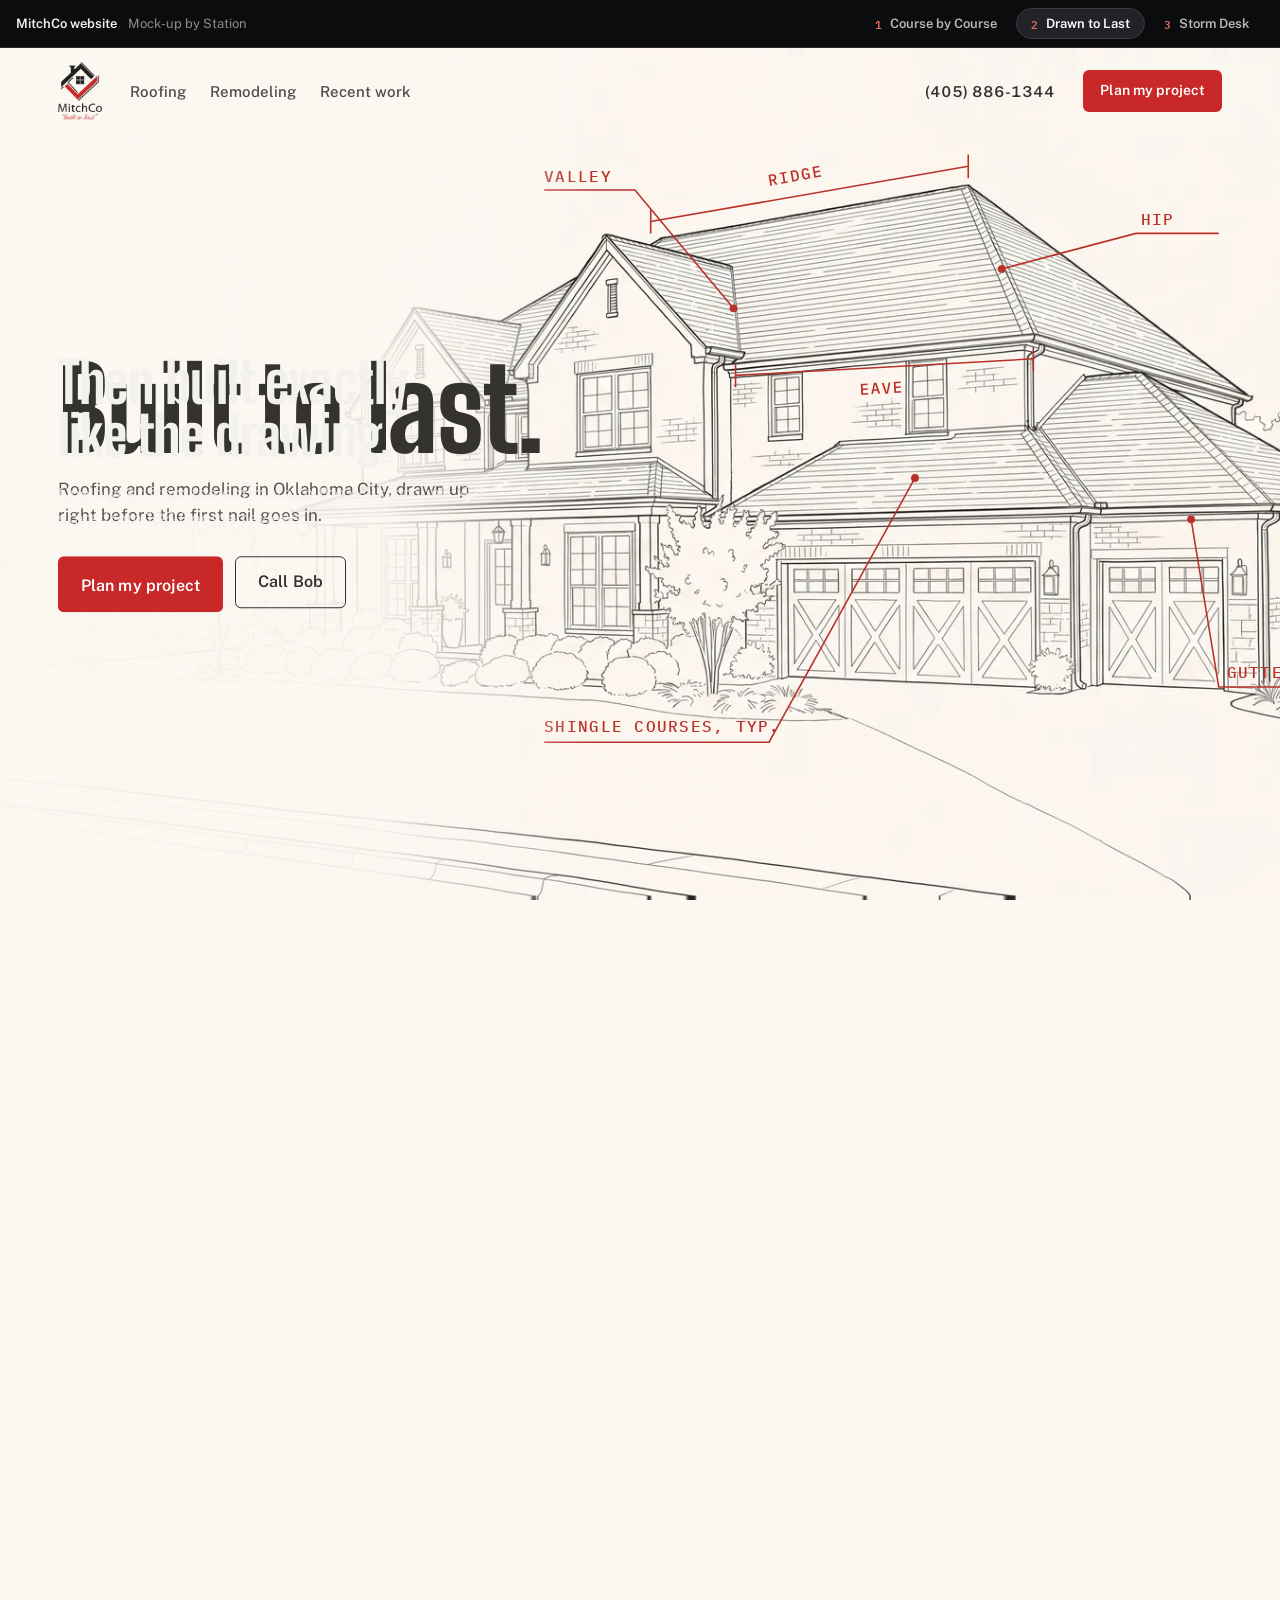
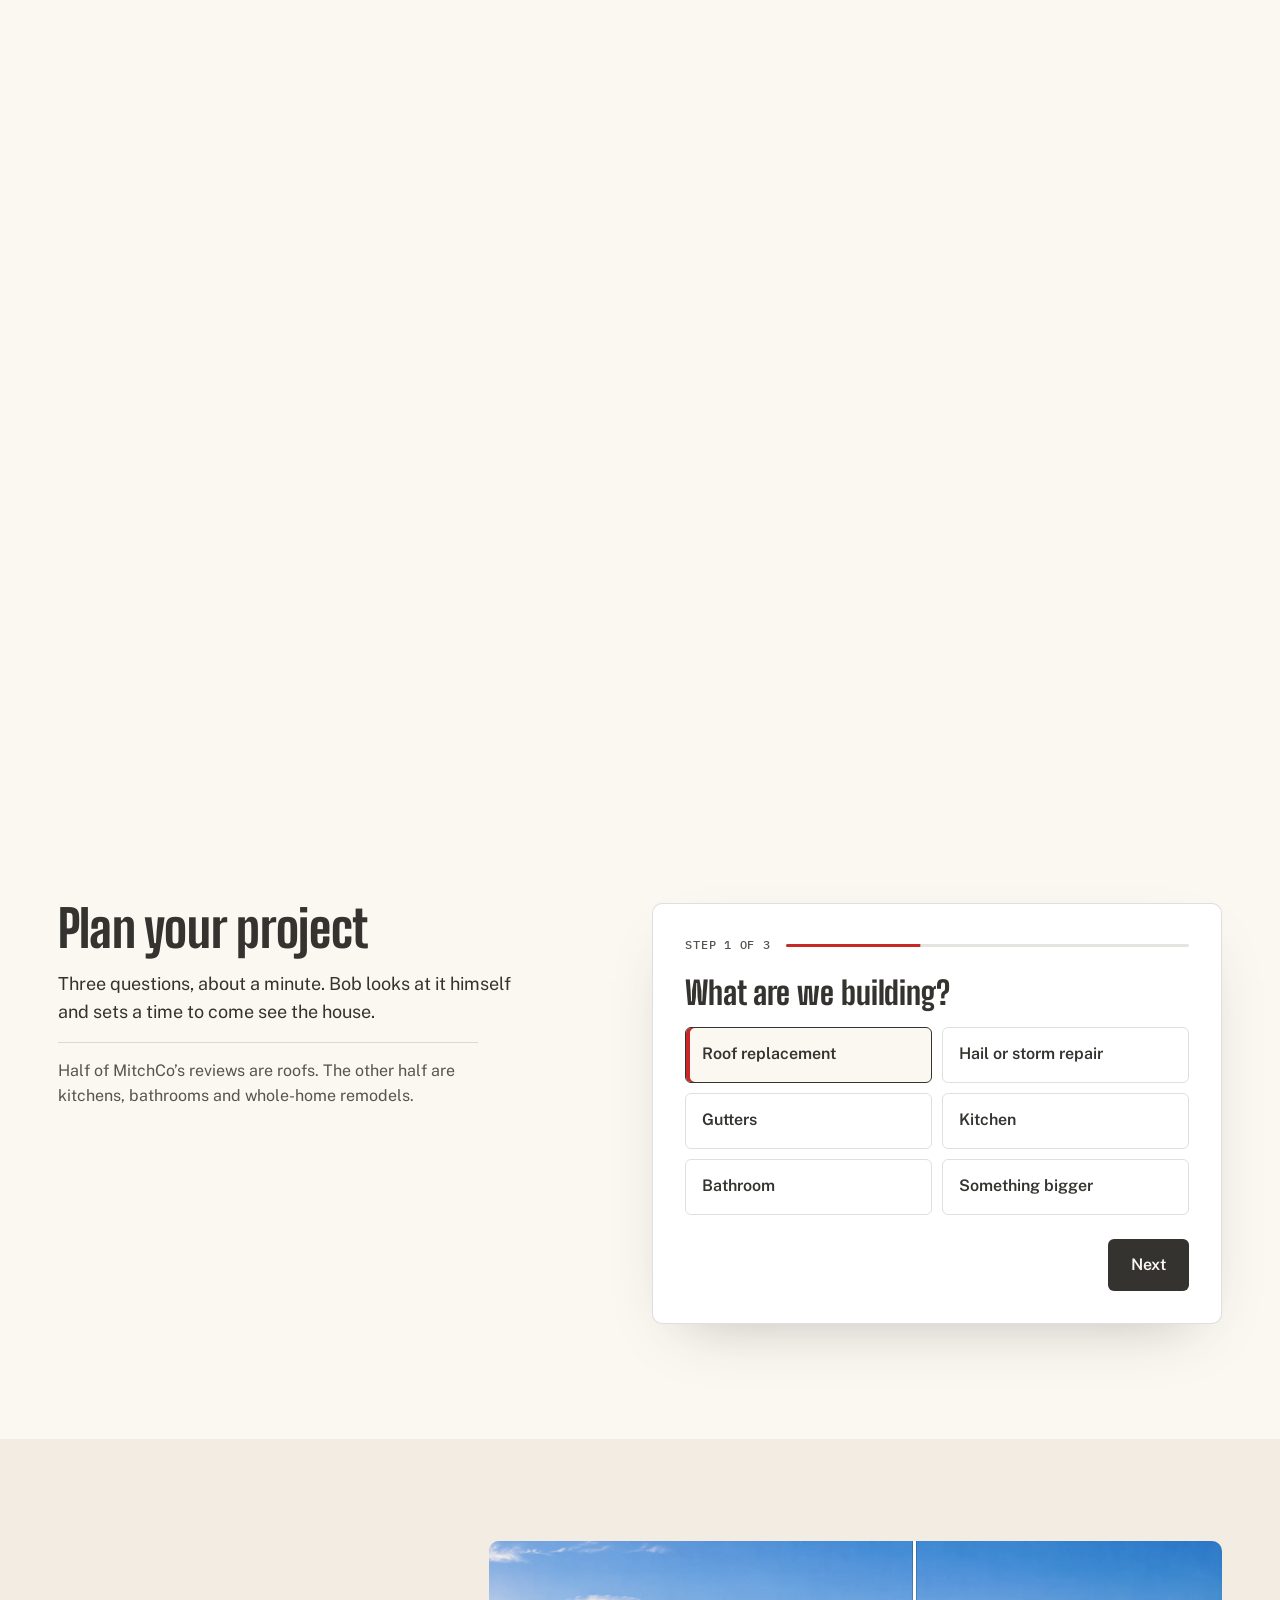
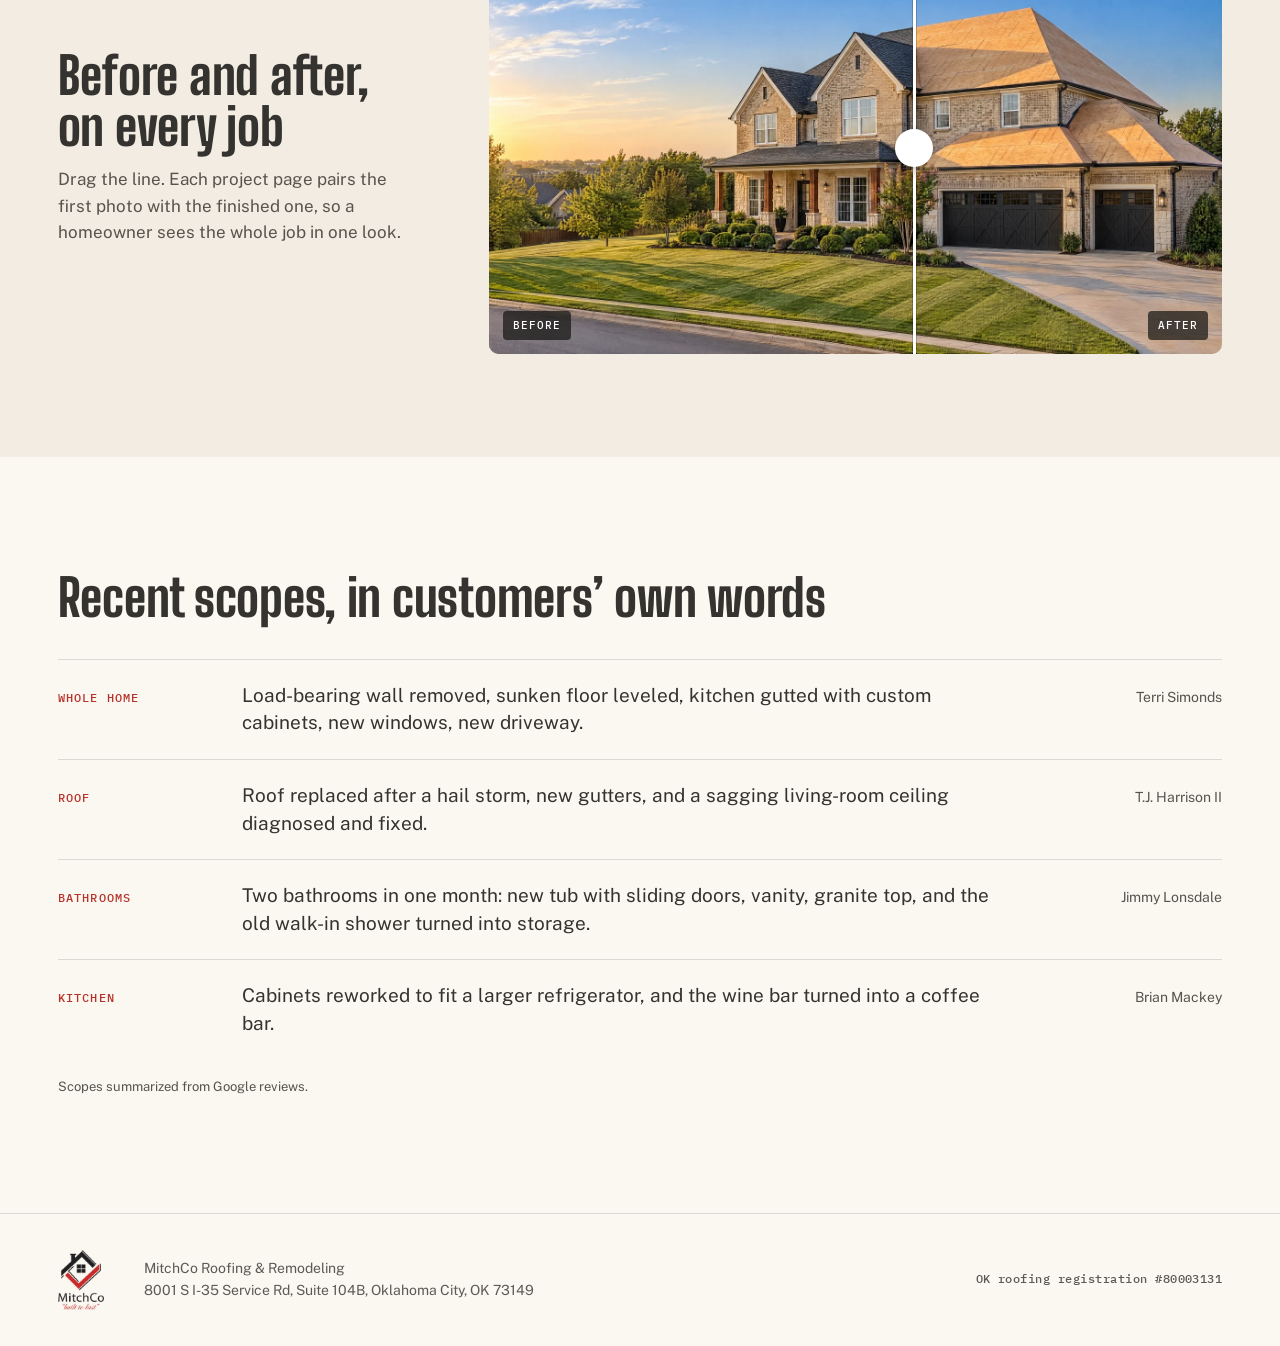
==== drawn-to-last/index.html @ 9603c60b "MitchCo mock-ups: three homepage options Course by Course (scroll installs the shingles), Drawn to L" ====
<!doctype html>
<html lang="en">
<head>
<meta charset="utf-8">
<meta name="viewport" content="width=device-width, initial-scale=1">
<meta name="robots" content="noindex, nofollow">
<title>MitchCo Option 2: Drawn to Last</title>
<meta name="description" content="An architect’s drawing that becomes the finished house as you scroll.">
<meta property="og:title" content="MitchCo website, option 2: Drawn to Last">
<meta property="og:description" content="An architect’s drawing that becomes the finished house as you scroll.">
<meta property="og:image" content="https://stationonemain-source.github.io/mitchco/img/og-drawn-to-last.jpg">
<meta property="og:url" content="https://stationonemain-source.github.io/mitchco/drawn-to-last/">
<meta name="twitter:card" content="summary_large_image">
<link rel="icon" href="../img/logo-ink.png">
<link rel="preconnect" href="https://fonts.googleapis.com">
<link rel="preconnect" href="https://fonts.gstatic.com" crossorigin>
<link rel="stylesheet" href="https://fonts.googleapis.com/css2?family=Big+Shoulders+Display:wght@600;700;800&family=IBM+Plex+Mono:wght@500&family=Public+Sans:wght@400;500;600;700&display=swap">
<link rel="stylesheet" href="../css/mock.css?v=3">
</head>
<body>
<header class="review-bar">
  <span class="review-name">MitchCo website <span class="review-sub">Mock-up by Station</span></span>
  <nav class="review-tabs" aria-label="Options"><a class="review-tab" href="../course-by-course/"><span class="tab-n">1</span>Course by Course</a><a class="review-tab" href="../drawn-to-last/" aria-current="page"><span class="tab-n">2</span>Drawn to Last</a><a class="review-tab" href="../storm-desk/"><span class="tab-n">3</span>Storm Desk</a></nav>
</header>
<!-- ============================================================
     2. DRAWN TO LAST : the drawing becomes the house
     ============================================================ -->
<main id="c2" class="concept c2" data-concept aria-labelledby="tab-c2">
  <div class="site-nav on-paper">
    <a class="brand" href="./"><img src="../img/logo-ink.png" alt="MitchCo, built to last" width="46" height="60"></a>
    <ul class="nav-links">
      <li><a href="#c2-plan">Roofing</a></li>
      <li><a href="#c2-plan">Remodeling</a></li>
      <li><a href="#c2-jobs">Recent work</a></li>
    </ul>
    <a class="nav-phone" href="tel:+14058861344">(405) 886-1344</a>
    <a class="btn btn-red btn-sm" href="#c2-plan">Plan my project</a>
  </div>

  <section id="c2-film" class="film film-short">
    <div class="film-stage">
      <div class="film-view">
        <div class="plate-box" data-fx="0.64" data-fy="0.5">
          <img src="../img/blueprint-1600.webp" srcset="../img/blueprint-1600.webp 1600w, ../img/blueprint-2560.webp 2560w" sizes="100vw" alt="An architect's ink drawing of a brick two-storey house" width="1600" height="900">
          <img id="c2-photo" class="wipe-photo" src="../img/house-1600.webp" srcset="../img/house-1600.webp 1600w, ../img/house-2560.webp 2560w" sizes="100vw" alt="The same house built, with a new charcoal shingle roof" width="1600" height="900">
          <svg id="c2-dims" class="dims" viewBox="0 0 3840 2160" aria-hidden="true">
            <g class="dim">
              <path d="M2245 830 L3000 788"/><path d="M2245 800 V860 M3000 758 V818"/>
              <text x="2560" y="880" transform="rotate(-3.2 2560 880)">EAVE</text>
            </g>
            <g class="dim">
              <path d="M2030 440 L2835 300"/><path d="M2030 410 V470 M2835 270 V330"/>
              <text x="2330" y="350" transform="rotate(-9.8 2330 350)">RIDGE</text>
            </g>
            <g class="note"><path d="M2920 560 L3260 470 H3470"/><circle cx="2920" cy="560" r="10"/><text x="3272" y="450">HIP</text></g>
            <g class="note"><path d="M2240 660 L1990 360 H1760"/><circle cx="2240" cy="660" r="10"/><text x="1760" y="340">VALLEY</text></g>
            <g class="note"><path d="M2700 1090 L2330 1760 H1760"/><circle cx="2700" cy="1090" r="10"/><text x="1760" y="1735">SHINGLE COURSES, TYP.</text></g>
            <g class="note"><path d="M3400 1195 L3470 1620 H3760"/><circle cx="3400" cy="1195" r="10"/><text x="3490" y="1597">GUTTER</text></g>
          </svg>
          <div id="c2-edge" class="wipe-edge" aria-hidden="true"></div>
        </div>
      </div>
      <div class="paper-scrim"></div>
      <div class="wipe-scrim"></div>
      <div class="film-copy">
        <article id="c2-copy-a" class="film-step is-on">
          <h1 class="display-xl">Built to last.</h1>
          <p class="lede">Roofing and remodeling in Oklahoma City, drawn up right before the first nail goes in.</p>
          <div class="cta-row">
            <a class="btn btn-red" href="#c2-plan">Plan my project</a>
            <a class="btn btn-ghost" href="tel:+14058861344">Call Bob</a>
          </div>
        </article>
        <article id="c2-copy-b" class="film-step">
          <h2>Then built exactly like the drawing.</h2>
          <p class="lede">One owner from the estimate to the walkthrough. 4.9 stars from 136 Google reviews.</p>
          <div class="cta-row"><a class="btn btn-red" href="#c2-plan">Plan my project</a></div>
        </article>
      </div>
    </div>
  </section>

  <section id="c2-plan" class="plan wrap">
    <div class="plan-copy">
      <h2>Plan your project</h2>
      <p>Three questions, about a minute. Bob looks at it himself and sets a time to come see the house.</p>
      <p class="plan-aside">Half of MitchCo&rsquo;s reviews are roofs. The other half are kitchens, bathrooms and whole-home remodels.</p>
    </div>
    <form class="planner" aria-label="Project planner">
      <div class="planner-top">
        <span class="planner-count mono">Step 1 of 3</span>
        <span class="planner-meter"><span></span></span>
      </div>
      <fieldset class="planner-step">
        <legend>What are we building?</legend>
        <div class="chips">
          <label class="chip"><input type="radio" name="kind" id="k-roof" value="roof" checked><span>Roof replacement</span></label>
          <label class="chip"><input type="radio" name="kind" id="k-hail" value="hail"><span>Hail or storm repair</span></label>
          <label class="chip"><input type="radio" name="kind" id="k-gutter" value="gutters"><span>Gutters</span></label>
          <label class="chip"><input type="radio" name="kind" id="k-kitchen" value="kitchen"><span>Kitchen</span></label>
          <label class="chip"><input type="radio" name="kind" id="k-bath" value="bath"><span>Bathroom</span></label>
          <label class="chip"><input type="radio" name="kind" id="k-big" value="bigger"><span>Something bigger</span></label>
        </div>
        <div class="planner-nav"><button class="btn btn-ink" type="button" data-next>Next</button></div>
      </fieldset>
      <fieldset class="planner-step" hidden>
        <legend>When do you want it done?</legend>
        <div class="chips chips-stack">
          <label class="chip"><input type="radio" name="when" id="w-now" value="now" checked><span>As soon as possible</span></label>
          <label class="chip"><input type="radio" name="when" id="w-months" value="months"><span>In the next few months</span></label>
          <label class="chip"><input type="radio" name="when" id="w-price" value="price"><span>Just getting a price</span></label>
        </div>
        <div class="planner-nav"><button class="btn btn-quiet" type="button" data-back>Back</button><button class="btn btn-ink" type="button" data-next>Next</button></div>
      </fieldset>
      <fieldset class="planner-step" hidden>
        <legend>Where should Bob come look?</legend>
        <div class="field"><label for="c2-name">Name</label><input id="c2-name" name="name" autocomplete="name"></div>
        <div class="field"><label for="c2-phone">Mobile</label><input id="c2-phone" name="phone" type="tel" inputmode="tel" autocomplete="tel"></div>
        <div class="field"><label for="c2-addr">Street address</label><input id="c2-addr" name="address" autocomplete="street-address"></div>
        <div class="planner-nav"><button class="btn btn-quiet" type="button" data-back>Back</button><button class="btn btn-red" type="submit">Send to Bob</button></div>
      </fieldset>
      <div class="planner-done" hidden>
        <h3>Mock-up only. Nothing was sent.</h3>
        <p>On the live site this lands in Bob&rsquo;s booking calendar with the project type and timing already filled in.</p>
      </div>
    </form>
  </section>

  <section class="compare-section">
    <div class="wrap compare-wrap">
      <div class="compare-copy">
        <h2>Before and after, on every job</h2>
        <p>Drag the line. Each project page pairs the first photo with the finished one, so a homeowner sees the whole job in one look.</p>
      </div>
      <div class="compare">
        <img src="../img/deck-1600.webp" alt="Before: bare wood decking" width="1600" height="900">
        <img class="compare-top" src="../img/house-1600.webp" alt="After: finished shingle roof" width="1600" height="900">
        <span class="compare-handle" aria-hidden="true"></span>
        <span class="compare-tag tag-before mono" aria-hidden="true">Before</span>
        <span class="compare-tag tag-after mono" aria-hidden="true">After</span>
        <label class="sr-only" for="c2-compare">Compare before and after</label>
        <input id="c2-compare" type="range" min="0" max="100" value="58">
      </div>
    </div>
  </section>

  <section id="c2-jobs" class="jobs wrap">
    <h2>Recent scopes, in customers&rsquo; own words</h2>
    <ul class="job-list">
      <li>
        <span class="job-kind mono">Whole home</span>
        <p>Load-bearing wall removed, sunken floor leveled, kitchen gutted with custom cabinets, new windows, new driveway.</p>
        <span class="job-who">Terri Simonds</span>
      </li>
      <li>
        <span class="job-kind mono">Roof</span>
        <p>Roof replaced after a hail storm, new gutters, and a sagging living-room ceiling diagnosed and fixed.</p>
        <span class="job-who">T.J. Harrison II</span>
      </li>
      <li>
        <span class="job-kind mono">Bathrooms</span>
        <p>Two bathrooms in one month: new tub with sliding doors, vanity, granite top, and the old walk-in shower turned into storage.</p>
        <span class="job-who">Jimmy Lonsdale</span>
      </li>
      <li>
        <span class="job-kind mono">Kitchen</span>
        <p>Cabinets reworked to fit a larger refrigerator, and the wine bar turned into a coffee bar.</p>
        <span class="job-who">Brian Mackey</span>
      </li>
    </ul>
    <p class="jobs-source">Scopes summarized from Google reviews.</p>
  </section>

  <footer class="site-foot on-paper">
    <div class="wrap foot-row">
      <img src="../img/logo-ink.png" alt="MitchCo, built to last" width="46" height="60">
      <p>MitchCo Roofing &amp; Remodeling<br>8001 S I-35 Service Rd, Suite 104B, Oklahoma City, OK 73149</p>
      <p class="mono">OK roofing registration #80003131</p>
    </div>
  </footer>
</main>
<script src="../js/courses.js?v=3"></script>
<script src="../js/mock.js?v=3"></script>
</body>
</html>
---- css/mock.css ----
/* MitchCo mock-ups. One brand (charcoal + MitchCo red), three worlds:
   dusk film (1), drafting paper (2), storm (3). Each world paints its own ground,
   so the page is deliberately single-theme per concept. */
:root {
  --ink: #201F1C;
  --ink-soft: #57544E;
  --chalk: #EFF0ED;
  --chalk-2: #E3E5E1;
  --line: rgba(32, 31, 28, 0.14);
  --red: #C82828;
  --red-hover: #A81F1F;
  --osb: #D8B176;
  --dusk: #0F1318;
  --on-dark: #F2F1EC;
  --on-dark-soft: rgba(242, 241, 236, 0.78);
  --paper: #FBF7F1;
  --pencil: #34332F;
  --redline: #B8322A;
  --storm: #17212B;
  --storm-2: #1F2D3A;
  --hail: #E7ECF0;
  --hail-soft: rgba(231, 236, 240, 0.74);
  --storm-line: rgba(231, 236, 240, 0.16);
  --review-h: 48px;
  --f-display: "Big Shoulders Display", "Arial Narrow", "Roboto Condensed", sans-serif;
  --f-body: "Public Sans", "Segoe UI", system-ui, sans-serif;
  --f-mono: "IBM Plex Mono", ui-monospace, "Cascadia Mono", monospace;
  --gutter: clamp(16px, 4.5vw, 64px);
}

*, *::before, *::after { box-sizing: border-box; }
html { scroll-padding-top: calc(var(--review-h) + 16px); -webkit-text-size-adjust: 100%; }
body {
  margin: 0;
  padding-top: var(--review-h);
  background: var(--dusk);
  color: var(--ink);
  font: 400 16px/1.55 var(--f-body);
  -webkit-font-smoothing: antialiased;
}
img { max-width: 100%; display: block; }
h1, h2, h3 { margin: 0; text-wrap: balance; }
p { margin: 0; }
ul, ol { margin: 0; padding: 0; list-style: none; }
a { color: inherit; }
::selection { background: var(--red); color: #fff; }
:focus-visible { outline: 3px solid #F2B64B; outline-offset: 3px; border-radius: 4px; }
.mono { font-family: var(--f-mono); font-weight: 500; }
.sr-only { position: absolute; width: 1px; height: 1px; overflow: hidden; clip: rect(0 0 0 0); white-space: nowrap; }
.wrap { width: 100%; max-width: 1280px; margin-inline: auto; padding-inline: var(--gutter); }
[hidden] { display: none !important; }

/* ---------- review bar (Station chrome, not part of the mock sites) ---------- */
.review-bar {
  position: fixed; inset: 0 0 auto 0; z-index: 60; height: var(--review-h);
  display: flex; align-items: center; gap: 20px; padding-inline: 16px;
  background: #0B0C0D; color: #CFCFCA; border-bottom: 1px solid #26272A;
  font: 500 13px/1 var(--f-body);
}
.review-name { white-space: nowrap; font-weight: 600; color: #F2F1EC; }
.review-sub { color: #8D8D87; font-weight: 400; margin-left: 8px; }
.review-tabs { display: flex; gap: 4px; margin-left: auto; overflow-x: auto; scrollbar-width: none; }
.review-tab {
  display: inline-flex; align-items: center; gap: 8px; white-space: nowrap;
  font: 600 13px/1 var(--f-body); color: #B9B9B3; background: transparent;
  border: 1px solid transparent; border-radius: 999px; padding: 8px 14px; cursor: pointer; text-decoration: none;
}
.review-tab:hover { color: #fff; background: #1A1B1D; }
.review-tab[aria-selected="true"], .review-tab[aria-current="page"] { color: #fff; background: #222326; border-color: #3A3B3F; }
.tab-n { font-family: var(--f-mono); font-size: 11px; color: #E26A5E; }
@media (max-width: 720px) {
  .review-bar { padding-inline: 8px; }
  .review-tabs { gap: 0; }
  .review-tab { padding: 8px 9px; font-size: 12px; gap: 5px; }
  .review-name .review-sub { display: none; }
  .review-name { display: none; }
  .review-tabs { margin-left: 0; }
}

/* ---------- shared site pieces ---------- */
.concept { position: relative; min-height: 100vh; }
.site-nav {
  position: absolute; inset: 0 0 auto 0; z-index: 20;
  display: flex; align-items: center; gap: 28px;
  padding: 14px var(--gutter);
}
.site-nav .brand img { height: 58px; width: auto; }
.nav-links { display: flex; gap: 24px; font: 500 15px/1 var(--f-body); }
.nav-links a { text-decoration: none; opacity: 0.88; }
.nav-links a:hover { opacity: 1; text-decoration: underline; text-underline-offset: 5px; }
.nav-phone { margin-left: auto; font: 600 15px/1 var(--f-body); text-decoration: none; font-variant-numeric: tabular-nums; }
.on-dark { color: var(--on-dark); }
.on-paper { color: var(--pencil); }
@media (max-width: 900px) {
  .nav-links { display: none; }
  .site-nav { gap: 12px; }
  .site-nav .btn-sm { display: none; }
}

.btn {
  display: inline-flex; align-items: center; justify-content: center; gap: 8px;
  min-height: 52px; padding: 0 22px; border-radius: 6px; border: 1.5px solid transparent;
  font: 600 16px/1.1 var(--f-body); letter-spacing: 0.01em; text-decoration: none; cursor: pointer;
  transition: background-color .18s ease, color .18s ease, transform .18s ease;
}
.btn:active { transform: translateY(1px); }
.btn-sm { min-height: 42px; padding: 0 16px; font-size: 14px; }
.btn-red { background: var(--red); color: #fff; }
.btn-red:hover { background: var(--red-hover); }
.btn-ghost { border-color: currentColor; color: inherit; background: transparent; }
.btn-ghost:hover { background: rgba(255, 255, 255, 0.1); }
.btn-ink { background: var(--pencil); color: var(--paper); }
.btn-ink:hover { background: #111; }
.btn-quiet { background: transparent; color: inherit; text-decoration: underline; text-underline-offset: 4px; padding-inline: 8px; }
.cta-row { display: flex; flex-wrap: wrap; gap: 12px; margin-top: 28px; }
.text-link { font-weight: 600; text-underline-offset: 5px; }

.field { display: grid; gap: 6px; }
.field label { font: 500 11px/1 var(--f-mono); letter-spacing: 0.08em; text-transform: uppercase; }
.field input {
  width: 100%; min-height: 50px; padding: 0 14px; border-radius: 6px;
  border: 1.5px solid transparent; background: #fff; color: var(--ink);
  font: 400 16px/1.2 var(--f-body);
}
.field input:focus { border-color: var(--red); outline: none; box-shadow: 0 0 0 3px rgba(200, 40, 40, 0.25); }
.form-note { font-size: 13px; opacity: 0.8; }

.section-head { display: grid; gap: 12px; max-width: 62ch; }
.section-head h2, .services h2, .closer h2, .reviews-title, .jobs h2, .plan h2, .compare-copy h2, .areas h2, .faq h2, .shingle-note h2 {
  font: 800 clamp(34px, 4vw, 52px)/1 var(--f-display); letter-spacing: -0.005em;
}

/* ---------- pinned films (1 and 2) ---------- */
.film { position: relative; height: 460vh; }
.film-short { height: 260vh; }
.film-stage {
  position: sticky; top: var(--review-h); height: calc(100vh - var(--review-h));
  height: calc(100dvh - var(--review-h)); overflow: hidden; background: var(--dusk);
}
.film-view { position: absolute; inset: 0; overflow: hidden; }
.plate-box { position: absolute; left: 0; top: 0; width: 100%; height: 100%; }
.plate-box > img, .plate-box > canvas, .plate-box > svg { position: absolute; inset: 0; width: 100%; height: 100%; }
.plate-box > img { object-fit: cover; }
.plate-poster { transition: opacity .3s ease; }
.is-ready .plate-poster { opacity: 0; }

.film-copy {
  position: absolute; z-index: 5; left: var(--gutter); top: 50%; transform: translateY(-46%);
  width: min(520px, 40vw); display: grid;
}
.film-step {
  grid-area: 1 / 1; align-self: center;
  opacity: 0; visibility: hidden; transform: translateY(14px);
  transition: opacity .45s ease, transform .45s ease, visibility 0s linear .45s;
}
.film-step.is-on { opacity: 1; visibility: visible; transform: none; transition: opacity .45s ease, transform .45s ease; }
.c1 .film-step { color: var(--on-dark); }
.film-step h1 { font: 800 clamp(50px, 5.6vw, 88px)/0.93 var(--f-display); letter-spacing: -0.01em; }
.film-step h2 { font: 800 clamp(40px, 4.4vw, 68px)/0.95 var(--f-display); letter-spacing: -0.01em; }
.film-step .lede { margin-top: 18px; font-size: clamp(17px, 1.3vw, 19px); line-height: 1.5; max-width: 44ch; color: var(--on-dark-soft); }

/* 1: scrim holds the copy against the sunset sky */
.film-scrim {
  position: absolute; inset: 0; pointer-events: none; z-index: 2;
  background:
    linear-gradient(90deg, rgba(10, 13, 18, 0.74) 0%, rgba(10, 13, 18, 0.5) 30%, rgba(10, 13, 18, 0) 56%),
    linear-gradient(180deg, rgba(10, 13, 18, 0.5) 0%, rgba(10, 13, 18, 0) 18%);
}
.plate-marks { pointer-events: none; }
.plate-mark { opacity: 0; transition: opacity .4s ease; fill: none; stroke: #F2F1EC; stroke-width: 4; }
.plate-mark.is-on { opacity: 1; }
.plate-mark .dot { fill: #F2F1EC; stroke: none; }
.plate-mark text { fill: #F2F1EC; stroke: rgba(10, 13, 18, 0.42); stroke-width: 4; paint-order: stroke; font: 500 36px var(--f-mono); letter-spacing: 0.08em; }
.plate-mark.is-on circle:first-child { animation: ring 1.8s ease-out infinite; transform-box: fill-box; transform-origin: center; }
@keyframes ring { 0% { stroke-opacity: 1; transform: scale(1); } 100% { stroke-opacity: 0; transform: scale(2.2); } }

.film-hud {
  position: absolute; z-index: 6; right: var(--gutter); bottom: 28px; width: 230px;
  padding: 14px 16px; border-radius: 6px; color: var(--on-dark);
  background: rgba(12, 15, 20, 0.66); backdrop-filter: blur(8px); -webkit-backdrop-filter: blur(8px);
  font-family: var(--f-mono);
}
.hud-label { font-size: 11px; letter-spacing: 0.1em; text-transform: uppercase; color: var(--on-dark-soft); }
.hud-count { margin-top: 6px; font-size: 30px; line-height: 1; font-variant-numeric: tabular-nums; }
.hud-of { font-size: 14px; color: var(--on-dark-soft); margin-left: 6px; }
.hud-meter { margin-top: 12px; height: 4px; border-radius: 2px; background: var(--osb); overflow: hidden; }
.hud-meter span { display: block; height: 100%; background: #F2F1EC; transform-origin: 0 50%; transform: scaleX(0); }

.film-step-book .quote { margin-top: 16px; font-size: 17px; line-height: 1.45; color: var(--on-dark); max-width: 44ch; }
.film-step-book .quote span { display: block; margin-top: 6px; font-size: 13px; color: var(--on-dark-soft); }
.quick-form { margin-top: 22px; display: grid; grid-template-columns: 1fr 1fr; gap: 12px; color: var(--on-dark); }
.quick-form .field-wide { grid-column: 1 / -1; }

@media (max-width: 900px) {
  .film { height: 400vh; }
  .film-short { height: 240vh; }
  .film-view { bottom: auto; height: 54%; transition: height .5s ease; }
  .c1 .is-done .film-view { height: 30%; }
  .film-scrim { background: linear-gradient(180deg, rgba(10, 13, 18, 0.45) 0%, rgba(10, 13, 18, 0) 16%); }
  .c1 .film-stage::after {
    content: ""; position: absolute; left: 0; right: 0; top: 54%; height: 46%; background: var(--dusk); z-index: 1;
    transition: top .5s ease, height .5s ease;
  }
  .c1 .is-done .film-stage::after { top: 30%; height: 70%; }
  .film-copy { left: 16px; right: 16px; width: auto; top: auto; bottom: 22px; transform: none; }
  .c1 .film-copy { top: calc(54% + 22px); bottom: auto; }
  .c1 .is-done .film-copy { top: calc(30% + 18px); }
  .film-step { align-self: start; }
  .film-step h1 { font-size: clamp(40px, 11vw, 54px); }
  .film-step h2 { font-size: clamp(34px, 9.4vw, 46px); }
  .film-step .lede { margin-top: 12px; font-size: 16px; }
  .cta-row { margin-top: 18px; }
  .cta-row .btn { flex: 1 1 100%; }
  .plate-marks { display: none; }
  .film-hud { top: calc(54% - 58px); bottom: auto; right: 12px; width: auto; padding: 8px 10px; }
  .c1 .is-done .film-hud { display: none; }
  .hud-count { font-size: 20px; }
  .hud-meter { width: 120px; }
  .film-step-book .quote { display: none; }
  .quick-form { margin-top: 14px; gap: 10px; }
}

/* ---------- 1: sections below the film ---------- */
.c1 { background: var(--chalk); }
.ledger { background: var(--ink); color: var(--on-dark); }
.ledger-row { display: grid; grid-template-columns: repeat(4, minmax(0, 1fr)); }
.ledger-item { display: grid; gap: 6px; align-content: start; padding: 30px 24px 30px 0; }
.ledger-item + .ledger-item { padding-left: 24px; border-left: 1px solid rgba(242, 241, 236, 0.16); }
.ledger-item strong { font: 700 30px/1 var(--f-display); letter-spacing: 0.01em; }
.ledger-item strong.mono { font: 500 24px/1.1 var(--f-mono); }
.ledger-item strong span { color: #F2B64B; margin-left: 2px; }
.ledger-item > span { font-size: 14px; color: var(--on-dark-soft); max-width: 26ch; }
@media (max-width: 900px) {
  .ledger-row { grid-template-columns: 1fr 1fr; }
  .ledger-item, .ledger-item + .ledger-item { padding: 22px 12px 22px 0; border-left: 0; }
  .ledger-item:nth-child(even) { padding-left: 16px; border-left: 1px solid rgba(242, 241, 236, 0.16); }
}

.process { padding-block: clamp(72px, 9vw, 128px); }
.process .section-head p { color: var(--ink-soft); font-size: 18px; }
.steps { margin-top: 48px; display: grid; grid-template-columns: repeat(5, minmax(0, 1fr)); gap: 0; counter-reset: s; }
.steps li { position: relative; padding: 26px 22px 0 0; border-top: 2px solid var(--ink); }
.steps li + li { padding-left: 0; }
.step-n { position: absolute; top: -13px; left: 0; width: 24px; height: 24px; display: grid; place-items: center; border-radius: 50%; background: var(--ink); color: var(--chalk); font-size: 12px; }
.steps h3 { font: 700 19px/1.2 var(--f-body); }
.steps p { margin-top: 8px; color: var(--ink-soft); font-size: 15px; }
@media (max-width: 900px) {
  .steps { grid-template-columns: 1fr; gap: 0; margin-top: 36px; }
  .steps li { border-top: 0; border-left: 2px solid var(--ink); padding: 0 0 28px 28px; }
  .steps li:last-child { padding-bottom: 0; }
  .step-n { left: -13px; top: -2px; }
}

.reviews { background: var(--chalk-2); padding-block: clamp(72px, 9vw, 120px); }
.reviews-grid { display: grid; grid-template-columns: 1.35fr 1fr; gap: 28px 48px; align-items: start; }
.reviews-title { grid-column: 1 / -1; }
.review { margin: 0; display: grid; gap: 14px; }
.review blockquote { margin: 0; font-size: 19px; line-height: 1.5; }
.review-lead { grid-row: span 2; padding-right: 24px; }
.review-lead blockquote { font: 600 clamp(28px, 2.7vw, 38px)/1.2 var(--f-body); letter-spacing: -0.01em; }
.review figcaption { font-weight: 600; font-size: 15px; }
.review figcaption span { display: block; font-weight: 400; color: var(--ink-soft); font-size: 14px; }
.review + .review:not(.review-lead) { padding-top: 24px; border-top: 1px solid var(--line); }
.reviews-more { grid-column: 2; }
@media (max-width: 900px) {
  .reviews-grid { grid-template-columns: 1fr; }
  .review-lead { grid-row: auto; padding-right: 0; }
  .reviews-more { grid-column: 1; }
}

.services { display: grid; grid-template-columns: 1fr 1fr; gap: 0; padding-block: clamp(72px, 9vw, 120px); }
.svc { padding-right: clamp(20px, 4vw, 64px); }
.svc + .svc { padding-left: clamp(20px, 4vw, 64px); border-left: 1px solid var(--line); }
.svc ul { margin-top: 26px; display: grid; }
.svc li { display: grid; gap: 4px; padding: 16px 0; border-top: 1px solid var(--line); color: var(--ink-soft); }
.svc li strong { color: var(--ink); font-size: 18px; }
@media (max-width: 760px) {
  .services { grid-template-columns: 1fr; gap: 48px; }
  .svc, .svc + .svc { padding: 0; border: 0; }
}

.closer { background: var(--red); color: #fff; padding-block: clamp(56px, 7vw, 96px); }
.closer-grid { display: grid; grid-template-columns: 1.4fr 1fr; gap: 32px; align-items: end; }
.cities { margin-top: 16px; font-size: 18px; max-width: 52ch; color: rgba(255, 255, 255, 0.9); }
.closer-card { display: grid; gap: 12px; justify-items: start; }
.closer .btn-red { background: #fff; color: var(--red); }
.closer .btn-red:hover { background: var(--chalk); }
.closer-phone { font: 800 40px/1 var(--f-display); text-decoration: none; letter-spacing: 0.01em; }
.closer-card p { font-size: 14px; color: rgba(255, 255, 255, 0.86); }
@media (max-width: 760px) { .closer-grid { grid-template-columns: 1fr; } }

.site-foot { padding-block: 36px; }
.c1 .site-foot, .c3 .site-foot { background: var(--dusk); }
.foot-row { display: flex; flex-wrap: wrap; align-items: center; gap: 20px 40px; font-size: 14px; }
.foot-row img { height: 60px; width: auto; }
.foot-row p { color: inherit; opacity: 0.8; }
.foot-row .mono { margin-left: auto; font-size: 12px; letter-spacing: 0.04em; }
@media (max-width: 760px) { .foot-row .mono { margin-left: 0; } }

.mock-notes { padding-block: 22px 40px; font-size: 14px; color: #CFCFCA; background: #0B0C0D; max-width: none; }
.mock-notes summary { cursor: pointer; font-weight: 600; color: #F2F1EC; max-width: 1280px; margin-inline: auto; }
.notes-grid { max-width: 1280px; margin: 18px auto 0; display: grid; grid-template-columns: 1fr 1fr; gap: 32px; }
.notes-grid h3 { font: 500 11px/1 var(--f-mono); letter-spacing: 0.1em; text-transform: uppercase; color: #E26A5E; margin-bottom: 10px; }
.notes-grid li { padding: 6px 0; border-top: 1px solid #222326; }
@media (max-width: 760px) { .notes-grid { grid-template-columns: 1fr; } }

/* ---------- 2: drafting paper ---------- */
.c2 { background: var(--paper); color: var(--pencil); }
.c2 .film-stage { background: var(--paper); }
.c2 .film-step { color: var(--pencil); transition: opacity .45s ease, transform .45s ease, visibility 0s linear .45s, color .3s ease; }
.c2 .film-step.is-on { transition: opacity .45s ease, transform .45s ease, color .3s ease; }
.c2 .film-step .lede { color: var(--ink-soft); }
.c2 #c2-copy-b { color: var(--on-dark); }
.c2 #c2-copy-b .lede { color: var(--on-dark-soft); }
.display-xl { font: 800 clamp(72px, 9vw, 150px)/0.86 var(--f-display) !important; letter-spacing: -0.015em !important; }
.wipe-photo { clip-path: inset(0 100% 0 0); }
.wipe-edge {
  position: absolute; top: 0; bottom: 0; left: 0; width: 2px; margin-left: -1px; z-index: 3;
  background: var(--pencil); box-shadow: 0 0 0 1px rgba(251, 247, 241, 0.6); opacity: 0; pointer-events: none;
}
.wipe-scrim {
  position: absolute; inset: 0; z-index: 2; pointer-events: none;
  background: linear-gradient(90deg, rgba(10, 13, 18, 0.72) 0%, rgba(10, 13, 18, 0.42) 32%, rgba(10, 13, 18, 0) 58%);
  opacity: clamp(0, calc((var(--wv, 0) - 0.15) * 5), 1);
}
.paper-scrim {
  position: absolute; inset: 0; z-index: 2; pointer-events: none;
  background: linear-gradient(90deg, rgba(251, 247, 241, 0.97) 0%, rgba(251, 247, 241, 0.9) 30%, rgba(251, 247, 241, 0) 46%);
  opacity: clamp(0, calc(1 - var(--wv, 0) * 8), 1);
}
.c2 .site-nav .btn-ghost, .c2 .cta-row .btn-ghost { color: var(--pencil); }
.c2 #c2-copy-b .btn-ghost { color: var(--on-dark); }
.dims { pointer-events: none; transition: opacity .2s linear; }
.dims path { fill: none; stroke: var(--redline); stroke-width: 4; }
.dims circle { fill: var(--redline); }
.dims text { fill: var(--redline); font: 500 40px var(--f-mono); letter-spacing: 0.08em; }
@media (max-width: 900px) {
  .c2 .film-view { height: 100%; }
  .c2 .film-copy { top: auto; bottom: 22px; }
  .paper-scrim { background: linear-gradient(180deg, rgba(251, 247, 241, 0) 38%, rgba(251, 247, 241, 0.94) 58%, var(--paper) 70%); opacity: clamp(0, calc((0.85 - var(--wv, 0)) * 6), 1); }
  .wipe-scrim { background: linear-gradient(180deg, rgba(10, 13, 18, 0) 40%, rgba(10, 13, 18, 0.82) 72%); opacity: clamp(0, calc((var(--wv, 0) - 0.7) * 6), 1); }
  .dims text { font-size: 60px; }
  .display-xl { font-size: clamp(64px, 20vw, 96px) !important; }
}

.plan { display: grid; grid-template-columns: 1fr 1.1fr; gap: clamp(32px, 6vw, 96px); padding-block: clamp(72px, 9vw, 128px); align-items: start; }
.plan-copy { display: grid; gap: 16px; }
.plan-copy p { font-size: 18px; max-width: 42ch; }
.plan-aside { padding-top: 16px; border-top: 1px solid var(--line); color: var(--ink-soft); font-size: 16px !important; }
.planner { background: #fff; border: 1px solid var(--line); border-radius: 10px; padding: clamp(20px, 3vw, 32px); box-shadow: 0 24px 60px -32px rgba(52, 51, 47, 0.35); }
.planner-top { display: flex; align-items: center; gap: 16px; margin-bottom: 22px; }
.planner-count { font-size: 12px; letter-spacing: 0.06em; text-transform: uppercase; color: var(--ink-soft); white-space: nowrap; }
.planner-meter { flex: 1; height: 3px; background: var(--chalk-2); border-radius: 2px; overflow: hidden; }
.planner-meter span { display: block; height: 100%; background: var(--red); transform-origin: 0 50%; transition: transform .3s ease; }
.planner fieldset { border: 0; padding: 0; margin: 0; display: grid; gap: 16px; }
.planner legend { font: 800 32px/1 var(--f-display); margin-bottom: 18px; padding: 0; }
.chips { display: grid; grid-template-columns: repeat(2, minmax(0, 1fr)); gap: 10px; }
.chips-stack { grid-template-columns: 1fr; }
.chip { position: relative; }
.chip input { position: absolute; opacity: 0; inset: 0; margin: 0; cursor: pointer; }
.chip span { display: flex; align-items: center; min-height: 56px; padding: 0 16px; border: 1.5px solid var(--line); border-radius: 6px; font-weight: 600; cursor: pointer; transition: border-color .15s, background .15s; }
.chip input:checked + span { border-color: var(--pencil); background: var(--paper); box-shadow: inset 4px 0 0 var(--red); }
.chip input:focus-visible + span { outline: 3px solid #F2B64B; outline-offset: 2px; }
.planner .field label { color: var(--ink-soft); }
.planner .field input { border-color: var(--line); background: var(--paper); }
.planner-nav { display: flex; justify-content: flex-end; gap: 10px; margin-top: 8px; }
.planner-done h3 { font: 800 30px/1.05 var(--f-display); }
.planner-done p { margin-top: 10px; color: var(--ink-soft); }
@media (max-width: 900px) { .plan { grid-template-columns: 1fr; } }
@media (max-width: 420px) { .chips { grid-template-columns: 1fr; } }

.compare-section { background: #F2ECE2; padding-block: clamp(64px, 8vw, 112px); }
.compare-wrap { display: grid; grid-template-columns: 0.8fr 1.6fr; gap: clamp(28px, 5vw, 72px); align-items: center; }
.compare-copy { display: grid; gap: 14px; }
.compare-copy p { font-size: 17px; color: var(--ink-soft); max-width: 40ch; }
.compare { position: relative; aspect-ratio: 16 / 9; max-width: 100%; border-radius: 10px; overflow: hidden; background: #ddd; }
.compare img { position: absolute; inset: 0; width: 100%; height: 100%; object-fit: cover; object-position: 66% 45%; }
.compare-handle { position: absolute; top: 0; bottom: 0; width: 3px; margin-left: -1.5px; background: #fff; box-shadow: 0 0 0 1px rgba(0,0,0,.2); pointer-events: none; }
.compare-handle::after { content: ""; position: absolute; top: 50%; left: 50%; width: 38px; height: 38px; margin: -19px; border-radius: 50%; background: #fff; box-shadow: 0 4px 14px rgba(0,0,0,.25); }
.compare input { position: absolute; inset: 0; width: 100%; height: 100%; opacity: 0; cursor: ew-resize; margin: 0; }
.compare input:focus-visible ~ .compare-handle, .compare:focus-within .compare-handle { background: #F2B64B; }
.compare-tag { position: absolute; bottom: 14px; padding: 6px 10px; border-radius: 4px; background: rgba(20, 20, 18, 0.7); color: #fff; font-size: 11px; letter-spacing: 0.1em; text-transform: uppercase; pointer-events: none; }
.tag-before { left: 14px; } .tag-after { right: 14px; }
@media (max-width: 900px) { .compare-wrap { grid-template-columns: 1fr; } }

.jobs { padding-block: clamp(72px, 9vw, 120px); }
.job-list { margin-top: 36px; }
.job-list li { display: grid; grid-template-columns: 160px 1fr 180px; gap: 24px; align-items: baseline; padding: 22px 0; border-top: 1px solid var(--line); }
.job-kind { font-size: 12px; letter-spacing: 0.1em; text-transform: uppercase; color: var(--redline); }
.job-list p { font-size: 19px; line-height: 1.45; max-width: 64ch; }
.job-who { color: var(--ink-soft); font-size: 14px; text-align: right; }
.jobs-source { margin-top: 18px; font-size: 13px; color: var(--ink-soft); }
@media (max-width: 760px) {
  .job-list li { grid-template-columns: 1fr; gap: 8px; }
  .job-who { text-align: left; }
}
.c2 .site-foot { border-top: 1px solid var(--line); }

/* ---------- 3: storm ---------- */
.c3 { background: var(--storm); color: var(--hail); }
.storm-hero { position: relative; min-height: calc(100vh - var(--review-h)); min-height: calc(100dvh - var(--review-h)); display: flex; align-items: center; overflow: hidden; padding-block: 104px 56px; }
.storm-view { position: absolute; inset: 0; overflow: hidden; }
.storm-view .plate-box > img { position: absolute; inset: 0; width: 100%; height: 100%; object-fit: cover; }
.storm-scrim { position: absolute; inset: 0; background: linear-gradient(90deg, rgba(14, 20, 28, 0.9) 0%, rgba(14, 20, 28, 0.66) 36%, rgba(14, 20, 28, 0.1) 64%), linear-gradient(0deg, rgba(14, 20, 28, 0.6), rgba(14, 20, 28, 0) 30%); }
.storm-grid { position: relative; z-index: 2; max-width: none; display: grid; grid-template-columns: minmax(0, 1.2fr) minmax(0, 0.8fr); gap: 48px; align-items: end; }
.storm-copy h1 { font: 800 clamp(52px, 6vw, 96px)/0.92 var(--f-display); letter-spacing: -0.01em; max-width: 12ch; }
.storm-copy .lede { margin-top: 18px; font-size: clamp(17px, 1.3vw, 20px); color: var(--hail-soft); max-width: 46ch; }
.storm-form { margin-top: 28px; display: grid; grid-template-columns: 1.4fr 1fr auto; gap: 10px; align-items: end; max-width: 760px; }
.storm-form .form-note { grid-column: 1 / -1; }
.storm-log { background: rgba(23, 33, 43, 0.82); backdrop-filter: blur(10px); -webkit-backdrop-filter: blur(10px); border: 1px solid var(--storm-line); border-radius: 10px; padding: 20px; }
.log-head { display: flex; align-items: center; justify-content: space-between; gap: 12px; }
.log-head h2 { font-size: 12px; letter-spacing: 0.1em; text-transform: uppercase; }
.log-flag { font-size: 10px; letter-spacing: 0.08em; text-transform: uppercase; padding: 4px 8px; border-radius: 999px; border: 1px solid #F2B64B; color: #F2B64B; white-space: nowrap; }
.log-rows { margin-top: 14px; }
.log-rows li { display: grid; grid-template-columns: 70px 1fr auto; gap: 12px; padding: 11px 0; border-top: 1px solid var(--storm-line); font-variant-numeric: tabular-nums; }
.log-rows li .mono:last-child { color: #F2B64B; }
.log-foot { margin-top: 12px; font-size: 13px; color: var(--hail-soft); }
@media (max-width: 1000px) {
  .storm-grid { grid-template-columns: 1fr; }
  .storm-form { grid-template-columns: 1fr; }
  .storm-scrim { background: linear-gradient(180deg, rgba(14, 20, 28, 0.35) 0%, rgba(14, 20, 28, 0.86) 45%, rgba(14, 20, 28, 0.95) 100%); }
  .storm-hero { align-items: end; padding-top: 32vh; }
}

.claim { padding-block: clamp(72px, 9vw, 128px); }
.claim .section-head p { color: var(--hail-soft); font-size: 18px; }
.claim-steps { margin-top: 44px; display: grid; grid-template-columns: repeat(auto-fit, minmax(210px, 1fr)); gap: 0; counter-reset: c; }
.claim-steps li { counter-increment: c; padding: 22px 22px 26px; border-left: 1px solid var(--storm-line); }
.claim-steps li::before { content: counter(c); display: block; font: 800 44px/1 var(--f-display); color: #F2B64B; margin-bottom: 14px; }
.claim-steps h3 { font: 700 19px/1.2 var(--f-body); }
.claim-steps p { margin-top: 8px; font-size: 15px; color: var(--hail-soft); }

.shingle-note { background: var(--storm-2); padding-block: clamp(56px, 7vw, 96px); }
.shingle-grid { display: grid; grid-template-columns: 1fr 1fr; gap: 32px; align-items: end; }
.shingle-grid p { font-size: 18px; color: var(--hail-soft); max-width: 52ch; }
@media (max-width: 760px) { .shingle-grid { grid-template-columns: 1fr; } }

.areas { padding-block: clamp(72px, 9vw, 120px); }
.area-list { margin-top: 30px; display: flex; flex-wrap: wrap; gap: 10px; }
.area-list a { display: inline-flex; align-items: center; min-height: 48px; padding: 0 18px; border: 1px solid var(--storm-line); border-radius: 999px; text-decoration: none; font-weight: 600; }
.area-list a:hover { border-color: var(--hail); }
.areas-note { margin-top: 22px; color: var(--hail-soft); max-width: 60ch; }

.faq { padding-block: 0 clamp(72px, 9vw, 120px); }
.faq h2 { margin-bottom: 24px; }
.faq details { border-top: 1px solid var(--storm-line); max-width: 860px; }
.faq details:last-of-type { border-bottom: 1px solid var(--storm-line); }
.faq summary { cursor: pointer; padding: 20px 0; font-weight: 600; font-size: 18px; list-style-position: outside; }
.faq details p { padding: 0 0 22px; color: var(--hail-soft); max-width: 70ch; }

.call-bar { display: none; }
@media (max-width: 760px) {
  .call-bar { position: sticky; bottom: 0; z-index: 30; display: grid; grid-template-columns: 1fr 1.4fr; gap: 10px; padding: 10px 16px calc(10px + env(safe-area-inset-bottom)); background: rgba(14, 20, 28, 0.94); border-top: 1px solid var(--storm-line); }
}

@media (prefers-reduced-motion: reduce) {
  *, *::before, *::after { transition-duration: 0.01ms !important; animation: none !important; }
}
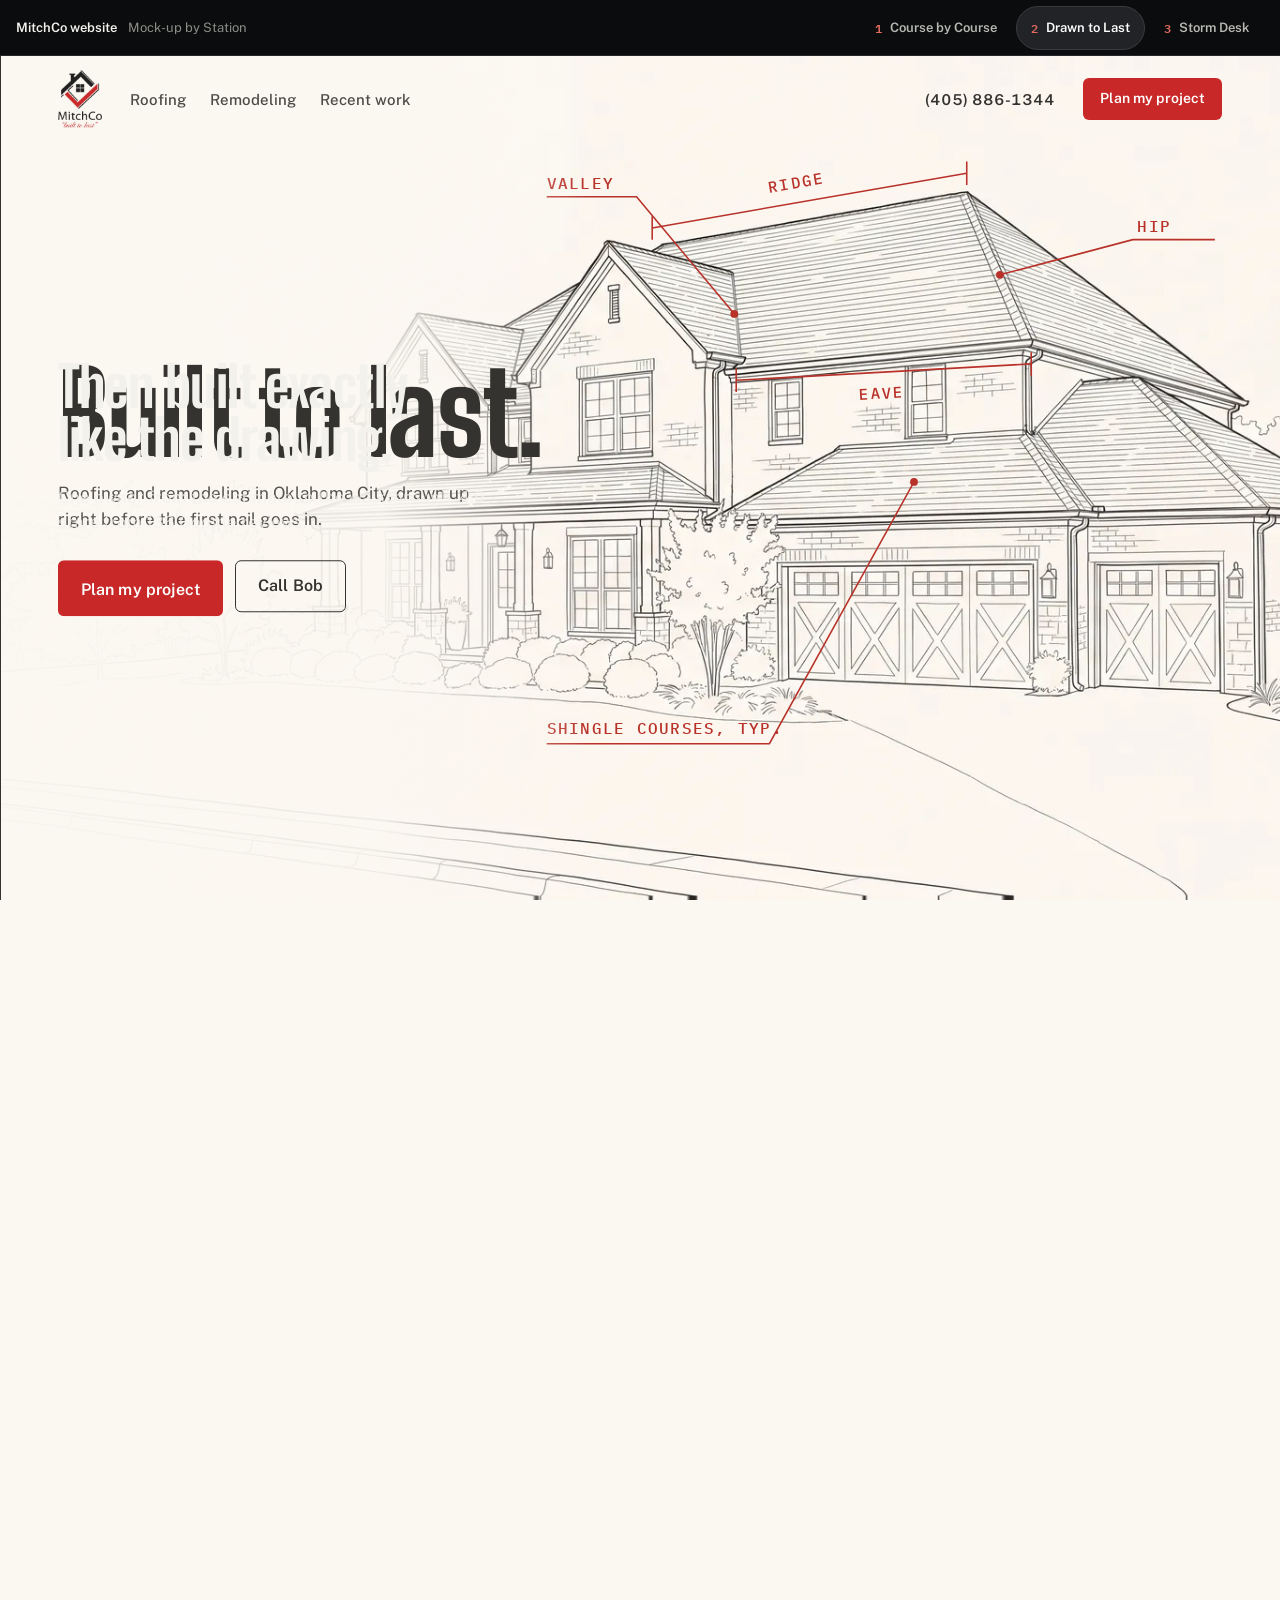
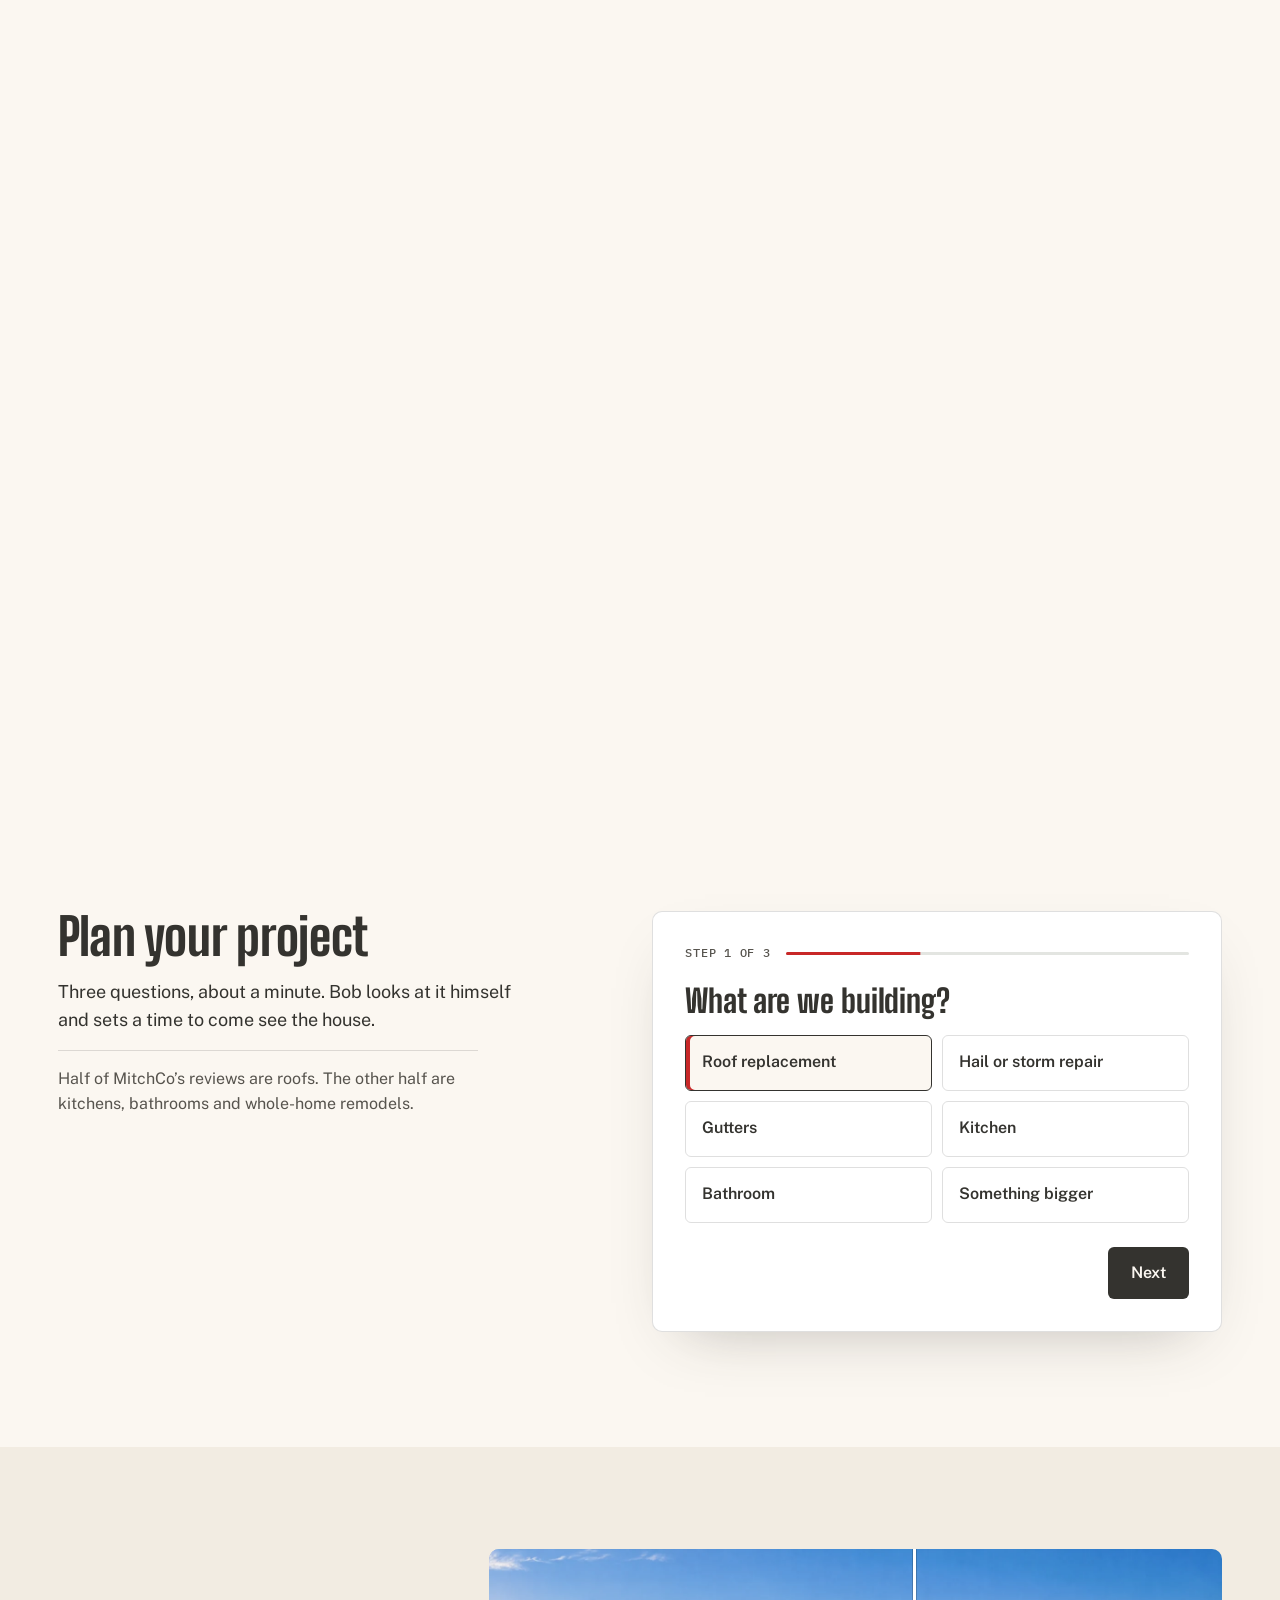
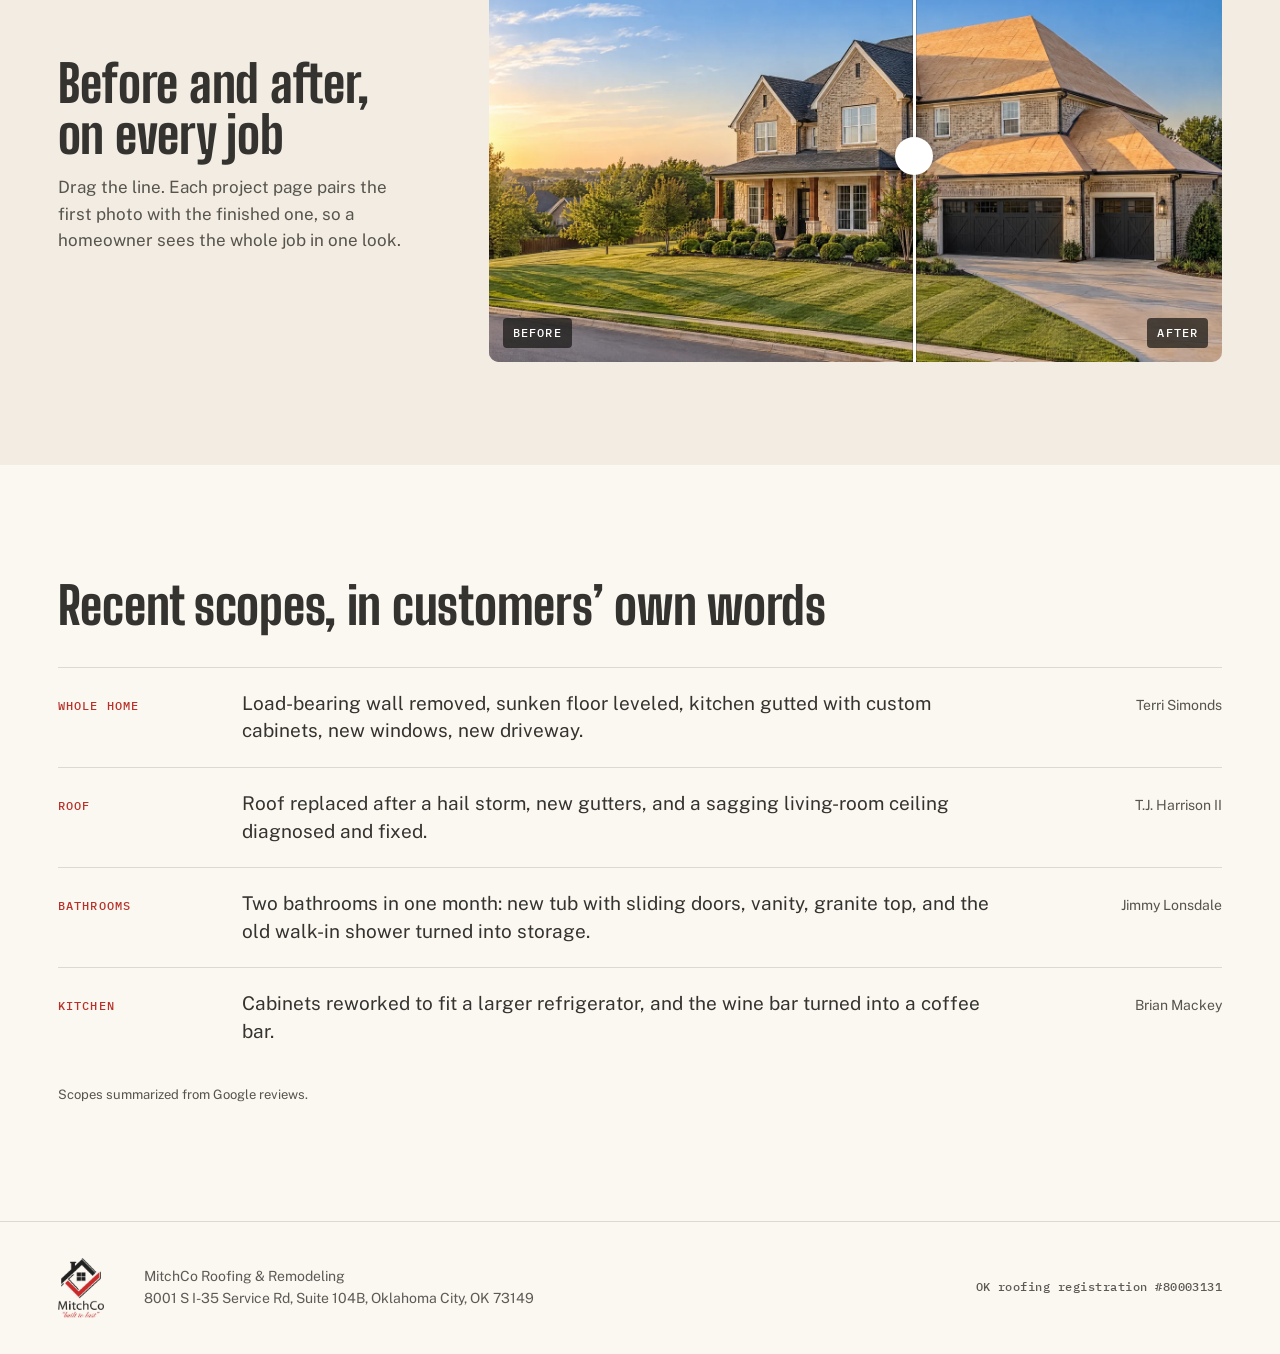
==== commit 107ea138: "Mobile audit fixes across all three mock-ups Portrait: hero CTAs side by side with short labels, cou" ====
--- a/drawn-to-last/index.html
+++ b/drawn-to-last/index.html
@@ -15,7 +15,7 @@
 <link rel="preconnect" href="https://fonts.googleapis.com">
 <link rel="preconnect" href="https://fonts.gstatic.com" crossorigin>
 <link rel="stylesheet" href="https://fonts.googleapis.com/css2?family=Big+Shoulders+Display:wght@600;700;800&family=IBM+Plex+Mono:wght@500&family=Public+Sans:wght@400;500;600;700&display=swap">
-<link rel="stylesheet" href="../css/mock.css?v=3">
+<link rel="stylesheet" href="../css/mock.css?v=6">
 </head>
 <body>
 <header class="review-bar">
@@ -56,6 +56,17 @@
             <g class="note"><path d="M2240 660 L1990 360 H1760"/><circle cx="2240" cy="660" r="10"/><text x="1760" y="340">VALLEY</text></g>
             <g class="note"><path d="M2700 1090 L2330 1760 H1760"/><circle cx="2700" cy="1090" r="10"/><text x="1760" y="1735">SHINGLE COURSES, TYP.</text></g>
             <g class="note"><path d="M3400 1195 L3470 1620 H3760"/><circle cx="3400" cy="1195" r="10"/><text x="3490" y="1597">GUTTER</text></g>
+          </svg>
+          <svg id="c2-dims-m" class="dims dims-m" viewBox="0 0 3840 2160" aria-hidden="true">
+            <g class="dim">
+              <path d="M2120 425 L2760 316"/><path d="M2120 395 V455 M2760 286 V346"/>
+              <text x="2330" y="352" transform="rotate(-9.7 2330 352)">RIDGE</text>
+            </g>
+            <g class="note"><path d="M2238 660 L2040 400 H1830"/><circle cx="2238" cy="660" r="12"/><text x="1830" y="378">VALLEY</text></g>
+            <g class="dim">
+              <path d="M2270 830 L2790 801"/><path d="M2270 800 V860 M2790 771 V831"/>
+              <text x="2470" y="900" transform="rotate(-3.2 2470 900)">EAVE</text>
+            </g>
           </svg>
           <div id="c2-edge" class="wipe-edge" aria-hidden="true"></div>
         </div>
@@ -179,7 +190,7 @@
     </div>
   </footer>
 </main>
-<script src="../js/courses.js?v=3"></script>
-<script src="../js/mock.js?v=3"></script>
+<script src="../js/courses.js?v=6"></script>
+<script src="../js/mock.js?v=6"></script>
 </body>
 </html>
--- a/css/mock.css
+++ b/css/mock.css
@@ -21,7 +21,7 @@
   --hail: #E7ECF0;
   --hail-soft: rgba(231, 236, 240, 0.74);
   --storm-line: rgba(231, 236, 240, 0.16);
-  --review-h: 48px;
+  --review-h: 56px;
   --f-display: "Big Shoulders Display", "Arial Narrow", "Roboto Condensed", sans-serif;
   --f-body: "Public Sans", "Segoe UI", system-ui, sans-serif;
   --f-mono: "IBM Plex Mono", ui-monospace, "Cascadia Mono", monospace;
@@ -63,15 +63,15 @@
 .review-tab {
   display: inline-flex; align-items: center; gap: 8px; white-space: nowrap;
   font: 600 13px/1 var(--f-body); color: #B9B9B3; background: transparent;
-  border: 1px solid transparent; border-radius: 999px; padding: 8px 14px; cursor: pointer; text-decoration: none;
+  border: 1px solid transparent; border-radius: 999px; padding: 8px 14px; cursor: pointer; text-decoration: none; min-height: 44px;
 }
 .review-tab:hover { color: #fff; background: #1A1B1D; }
 .review-tab[aria-selected="true"], .review-tab[aria-current="page"] { color: #fff; background: #222326; border-color: #3A3B3F; }
-.tab-n { font-family: var(--f-mono); font-size: 11px; color: #E26A5E; }
+.tab-n { font-family: var(--f-mono); font-size: 12px; color: #E26A5E; }
 @media (max-width: 720px) {
   .review-bar { padding-inline: 8px; }
   .review-tabs { gap: 0; }
-  .review-tab { padding: 8px 9px; font-size: 12px; gap: 5px; }
+  .review-tab { padding: 8px 9px; font-size: 12px; gap: 5px; min-height: 44px; }
   .review-name .review-sub { display: none; }
   .review-name { display: none; }
   .review-tabs { margin-left: 0; }
@@ -84,11 +84,12 @@
   display: flex; align-items: center; gap: 28px;
   padding: 14px var(--gutter);
 }
+.site-nav .brand { display: inline-flex; align-items: center; min-width: 44px; min-height: 44px; }
 .site-nav .brand img { height: 58px; width: auto; }
 .nav-links { display: flex; gap: 24px; font: 500 15px/1 var(--f-body); }
 .nav-links a { text-decoration: none; opacity: 0.88; }
 .nav-links a:hover { opacity: 1; text-decoration: underline; text-underline-offset: 5px; }
-.nav-phone { margin-left: auto; font: 600 15px/1 var(--f-body); text-decoration: none; font-variant-numeric: tabular-nums; }
+.nav-phone { margin-left: auto; font: 600 15px/1 var(--f-body); text-decoration: none; font-variant-numeric: tabular-nums; padding-block: 15px; }
 .on-dark { color: var(--on-dark); }
 .on-paper { color: var(--pencil); }
 @media (max-width: 900px) {
@@ -113,10 +114,15 @@
 .btn-ink:hover { background: #111; }
 .btn-quiet { background: transparent; color: inherit; text-decoration: underline; text-underline-offset: 4px; padding-inline: 8px; }
 .cta-row { display: flex; flex-wrap: wrap; gap: 12px; margin-top: 28px; }
+.lbl-short { display: none; }
+@media (max-width: 900px) and (orientation: portrait), (orientation: landscape) and (max-height: 500px) {
+  .lbl-long { display: none; }
+  .lbl-short { display: inline; }
+}
 .text-link { font-weight: 600; text-underline-offset: 5px; }
 
 .field { display: grid; gap: 6px; }
-.field label { font: 500 11px/1 var(--f-mono); letter-spacing: 0.08em; text-transform: uppercase; }
+.field label { font: 500 12px/1 var(--f-mono); letter-spacing: 0.08em; text-transform: uppercase; }
 .field input {
   width: 100%; min-height: 50px; padding: 0 14px; border-radius: 6px;
   border: 1.5px solid transparent; background: #fff; color: var(--ink);
@@ -180,7 +186,7 @@
   background: rgba(12, 15, 20, 0.66); backdrop-filter: blur(8px); -webkit-backdrop-filter: blur(8px);
   font-family: var(--f-mono);
 }
-.hud-label { font-size: 11px; letter-spacing: 0.1em; text-transform: uppercase; color: var(--on-dark-soft); }
+.hud-label { font-size: 12px; letter-spacing: 0.1em; text-transform: uppercase; color: var(--on-dark-soft); }
 .hud-count { margin-top: 6px; font-size: 30px; line-height: 1; font-variant-numeric: tabular-nums; }
 .hud-of { font-size: 14px; color: var(--on-dark-soft); margin-left: 6px; }
 .hud-meter { margin-top: 12px; height: 4px; border-radius: 2px; background: var(--osb); overflow: hidden; }
@@ -191,7 +197,7 @@
 .quick-form { margin-top: 22px; display: grid; grid-template-columns: 1fr 1fr; gap: 12px; color: var(--on-dark); }
 .quick-form .field-wide { grid-column: 1 / -1; }
 
-@media (max-width: 900px) {
+@media (max-width: 900px) and (orientation: portrait) {
   .film { height: 400vh; }
   .film-short { height: 240vh; }
   .film-view { bottom: auto; height: 54%; transition: height .5s ease; }
@@ -209,13 +215,18 @@
   .film-step h1 { font-size: clamp(40px, 11vw, 54px); }
   .film-step h2 { font-size: clamp(34px, 9.4vw, 46px); }
   .film-step .lede { margin-top: 12px; font-size: 16px; }
-  .cta-row { margin-top: 18px; }
-  .cta-row .btn { flex: 1 1 100%; }
+  .cta-row { margin-top: 18px; flex-wrap: nowrap; gap: 10px; }
+  .cta-row .btn { flex: 1 1 0; padding-inline: 12px; }
+  .cta-row .btn-red { flex-grow: 1.5; }
   .plate-marks { display: none; }
-  .film-hud { top: calc(54% - 58px); bottom: auto; right: 12px; width: auto; padding: 8px 10px; }
+  /* the course counter lives in the empty band under the copy while the roof goes on */
+  .film-hud {
+    top: auto; bottom: 20px; left: 16px; right: 16px; width: auto; padding: 14px 16px;
+    opacity: 0; transition: opacity .35s ease;
+  }
+  .c1 .film[data-step="1"] .film-hud, .c1 .film[data-step="2"] .film-hud { opacity: 1; }
   .c1 .is-done .film-hud { display: none; }
-  .hud-count { font-size: 20px; }
-  .hud-meter { width: 120px; }
+  .hud-count { font-size: 28px; }
   .film-step-book .quote { display: none; }
   .quick-form { margin-top: 14px; gap: 10px; }
 }
@@ -230,6 +241,39 @@
 .ledger-item strong.mono { font: 500 24px/1.1 var(--f-mono); }
 .ledger-item strong span { color: #F2B64B; margin-left: 2px; }
 .ledger-item > span { font-size: 14px; color: var(--on-dark-soft); max-width: 26ch; }
+@media (max-width: 900px) and (orientation: portrait) and (max-height: 760px) {
+  .film-view { height: 46%; }
+  .c1 .film-stage::after { top: 46%; height: 54%; }
+  .c1 .film-copy { top: calc(46% + 16px); }
+  .film-step h1 { font-size: clamp(34px, 9.6vw, 40px); }
+  .film-step h2 { font-size: clamp(30px, 8.4vw, 36px); }
+  .film-step .lede { font-size: 15px; margin-top: 8px; }
+  .cta-row { margin-top: 14px; }
+  .film-step-book h2 { font-size: 30px; }
+  .quick-form .field input { min-height: 44px; }
+}
+/* landscape phones: desktop composition, compact type */
+@media (orientation: landscape) and (max-height: 500px) {
+  .site-nav { padding-block: 8px; }
+  .site-nav .brand img { height: 40px; }
+  .film-copy { left: 24px; width: min(420px, 47vw); top: 50%; transform: translateY(-44%); }
+  .film-scrim, .wipe-scrim { background: linear-gradient(90deg, rgba(10, 13, 18, 0.86) 0%, rgba(10, 13, 18, 0.7) 38%, rgba(10, 13, 18, 0) 64%); }
+  .film-step h1 { font-size: 34px; }
+  .film-step h2 { font-size: 30px; }
+  .display-xl { font-size: 58px !important; }
+  .film-step .lede { font-size: 14px; margin-top: 8px; max-width: 46ch; }
+  .cta-row { margin-top: 12px; flex-wrap: nowrap; }
+  .cta-row .btn, .quick-form .btn { min-height: 44px; padding-inline: 14px; font-size: 15px; }
+  .film-hud { bottom: 12px; width: 180px; padding: 8px 12px; }
+  .hud-count { font-size: 20px; }
+  .hud-meter { margin-top: 8px; }
+  .plate-marks { display: none; }
+  .film-step-book .quote { display: none; }
+  .quick-form { margin-top: 10px; gap: 8px; }
+  .quick-form .field { gap: 4px; }
+  .quick-form .field input { min-height: 40px; }
+  .storm-hero { padding-block: 72px 32px; }
+}
 @media (max-width: 900px) {
   .ledger-row { grid-template-columns: 1fr 1fr; }
   .ledger-item, .ledger-item + .ledger-item { padding: 22px 12px 22px 0; border-left: 0; }
@@ -246,7 +290,7 @@
 .steps p { margin-top: 8px; color: var(--ink-soft); font-size: 15px; }
 @media (max-width: 900px) {
   .steps { grid-template-columns: 1fr; gap: 0; margin-top: 36px; }
-  .steps li { border-top: 0; border-left: 2px solid var(--ink); padding: 0 0 28px 28px; }
+  .steps li, .steps li + li { border-top: 0; border-left: 2px solid var(--ink); padding: 0 0 28px 28px; }
   .steps li:last-child { padding-bottom: 0; }
   .step-n { left: -13px; top: -2px; }
 }
@@ -261,7 +305,7 @@
 .review figcaption { font-weight: 600; font-size: 15px; }
 .review figcaption span { display: block; font-weight: 400; color: var(--ink-soft); font-size: 14px; }
 .review + .review:not(.review-lead) { padding-top: 24px; border-top: 1px solid var(--line); }
-.reviews-more { grid-column: 2; }
+.reviews-more { grid-column: 2; display: inline-block; justify-self: start; padding-block: 12px; }
 @media (max-width: 900px) {
   .reviews-grid { grid-template-columns: 1fr; }
   .review-lead { grid-row: auto; padding-right: 0; }
@@ -281,11 +325,12 @@
 
 .closer { background: var(--red); color: #fff; padding-block: clamp(56px, 7vw, 96px); }
 .closer-grid { display: grid; grid-template-columns: 1.4fr 1fr; gap: 32px; align-items: end; }
-.cities { margin-top: 16px; font-size: 18px; max-width: 52ch; color: rgba(255, 255, 255, 0.9); }
+.cities { margin-top: 16px; font-size: 18px; max-width: 52ch; color: rgba(255, 255, 255, 0.9); text-wrap: pretty; }
+.closer-card p { text-wrap: balance; }
 .closer-card { display: grid; gap: 12px; justify-items: start; }
 .closer .btn-red { background: #fff; color: var(--red); }
 .closer .btn-red:hover { background: var(--chalk); }
-.closer-phone { font: 800 40px/1 var(--f-display); text-decoration: none; letter-spacing: 0.01em; }
+.closer-phone { font: 800 40px/1 var(--f-display); text-decoration: none; letter-spacing: 0.01em; padding-block: 4px; }
 .closer-card p { font-size: 14px; color: rgba(255, 255, 255, 0.86); }
 @media (max-width: 760px) { .closer-grid { grid-template-columns: 1fr; } }
 
@@ -334,12 +379,18 @@
 .dims path { fill: none; stroke: var(--redline); stroke-width: 4; }
 .dims circle { fill: var(--redline); }
 .dims text { fill: var(--redline); font: 500 40px var(--f-mono); letter-spacing: 0.08em; }
-@media (max-width: 900px) {
+.dims-m { display: none; }
+@media (max-width: 900px) and (orientation: portrait) {
+  #c2-dims { display: none; }
+  .dims-m { display: block; }
+  .dims-m text { font-size: 64px; }
+  .dims-m path { stroke-width: 6; }
+}
+@media (max-width: 900px) and (orientation: portrait) {
   .c2 .film-view { height: 100%; }
   .c2 .film-copy { top: auto; bottom: 22px; }
   .paper-scrim { background: linear-gradient(180deg, rgba(251, 247, 241, 0) 38%, rgba(251, 247, 241, 0.94) 58%, var(--paper) 70%); opacity: clamp(0, calc((0.85 - var(--wv, 0)) * 6), 1); }
   .wipe-scrim { background: linear-gradient(180deg, rgba(10, 13, 18, 0) 40%, rgba(10, 13, 18, 0.82) 72%); opacity: clamp(0, calc((var(--wv, 0) - 0.7) * 6), 1); }
-  .dims text { font-size: 60px; }
   .display-xl { font-size: clamp(64px, 20vw, 96px) !important; }
 }
 
@@ -379,7 +430,7 @@
 .compare-handle::after { content: ""; position: absolute; top: 50%; left: 50%; width: 38px; height: 38px; margin: -19px; border-radius: 50%; background: #fff; box-shadow: 0 4px 14px rgba(0,0,0,.25); }
 .compare input { position: absolute; inset: 0; width: 100%; height: 100%; opacity: 0; cursor: ew-resize; margin: 0; }
 .compare input:focus-visible ~ .compare-handle, .compare:focus-within .compare-handle { background: #F2B64B; }
-.compare-tag { position: absolute; bottom: 14px; padding: 6px 10px; border-radius: 4px; background: rgba(20, 20, 18, 0.7); color: #fff; font-size: 11px; letter-spacing: 0.1em; text-transform: uppercase; pointer-events: none; }
+.compare-tag { position: absolute; bottom: 14px; padding: 6px 10px; border-radius: 4px; background: rgba(20, 20, 18, 0.7); color: #fff; font-size: 12px; letter-spacing: 0.1em; text-transform: uppercase; pointer-events: none; }
 .tag-before { left: 14px; } .tag-after { right: 14px; }
 @media (max-width: 900px) { .compare-wrap { grid-template-columns: 1fr; } }
 
@@ -410,11 +461,16 @@
 .storm-log { background: rgba(23, 33, 43, 0.82); backdrop-filter: blur(10px); -webkit-backdrop-filter: blur(10px); border: 1px solid var(--storm-line); border-radius: 10px; padding: 20px; }
 .log-head { display: flex; align-items: center; justify-content: space-between; gap: 12px; }
 .log-head h2 { font-size: 12px; letter-spacing: 0.1em; text-transform: uppercase; }
-.log-flag { font-size: 10px; letter-spacing: 0.08em; text-transform: uppercase; padding: 4px 8px; border-radius: 999px; border: 1px solid #F2B64B; color: #F2B64B; white-space: nowrap; }
+.log-flag { font-size: 12px; letter-spacing: 0.08em; text-transform: uppercase; padding: 4px 8px; border-radius: 999px; border: 1px solid #F2B64B; color: #F2B64B; white-space: nowrap; }
 .log-rows { margin-top: 14px; }
 .log-rows li { display: grid; grid-template-columns: 70px 1fr auto; gap: 12px; padding: 11px 0; border-top: 1px solid var(--storm-line); font-variant-numeric: tabular-nums; }
 .log-rows li .mono:last-child { color: #F2B64B; }
 .log-foot { margin-top: 12px; font-size: 13px; color: var(--hail-soft); }
+@media (max-width: 760px) and (orientation: portrait) {
+  .storm-view { bottom: auto; height: 44vh; height: 44svh; }
+  .storm-hero.storm-hero { padding-top: calc(44vh + 12px); padding-top: calc(44svh + 12px); min-height: 0; }
+  .storm-hero .storm-scrim { background: linear-gradient(180deg, rgba(14, 20, 28, 0.4) 0%, rgba(14, 20, 28, 0) 18%, rgba(14, 20, 28, 0) 26%, var(--storm) 44svh); }
+}
 @media (max-width: 1000px) {
   .storm-grid { grid-template-columns: 1fr; }
   .storm-form { grid-template-columns: 1fr; }
@@ -445,12 +501,17 @@
 .faq h2 { margin-bottom: 24px; }
 .faq details { border-top: 1px solid var(--storm-line); max-width: 860px; }
 .faq details:last-of-type { border-bottom: 1px solid var(--storm-line); }
-.faq summary { cursor: pointer; padding: 20px 0; font-weight: 600; font-size: 18px; list-style-position: outside; }
+.faq summary { cursor: pointer; padding: 20px 40px 20px 0; font-weight: 600; font-size: 18px; list-style: none; position: relative; }
+.faq summary::-webkit-details-marker { display: none; }
+.faq summary::after { content: ""; position: absolute; right: 6px; top: 50%; width: 11px; height: 11px; margin-top: -8px; border-right: 2px solid currentColor; border-bottom: 2px solid currentColor; transform: rotate(45deg); transition: transform .2s ease; }
+.faq details[open] summary::after { transform: rotate(-135deg); margin-top: -2px; }
 .faq details p { padding: 0 0 22px; color: var(--hail-soft); max-width: 70ch; }
 
 .call-bar { display: none; }
 @media (max-width: 760px) {
-  .call-bar { position: sticky; bottom: 0; z-index: 30; display: grid; grid-template-columns: 1fr 1.4fr; gap: 10px; padding: 10px 16px calc(10px + env(safe-area-inset-bottom)); background: rgba(14, 20, 28, 0.94); border-top: 1px solid var(--storm-line); }
+  .call-bar { position: fixed; left: 0; right: 0; bottom: 0; z-index: 30; display: grid; grid-template-columns: 1fr 1.4fr; gap: 10px; padding: 10px 16px calc(10px + env(safe-area-inset-bottom)); background: rgba(14, 20, 28, 0.94); border-top: 1px solid var(--storm-line); transform: translateY(110%); transition: transform .3s ease; }
+  .call-bar.is-on { transform: none; }
+  .c3 .site-foot { padding-bottom: calc(96px + env(safe-area-inset-bottom)); }
 }
 
 @media (prefers-reduced-motion: reduce) {
